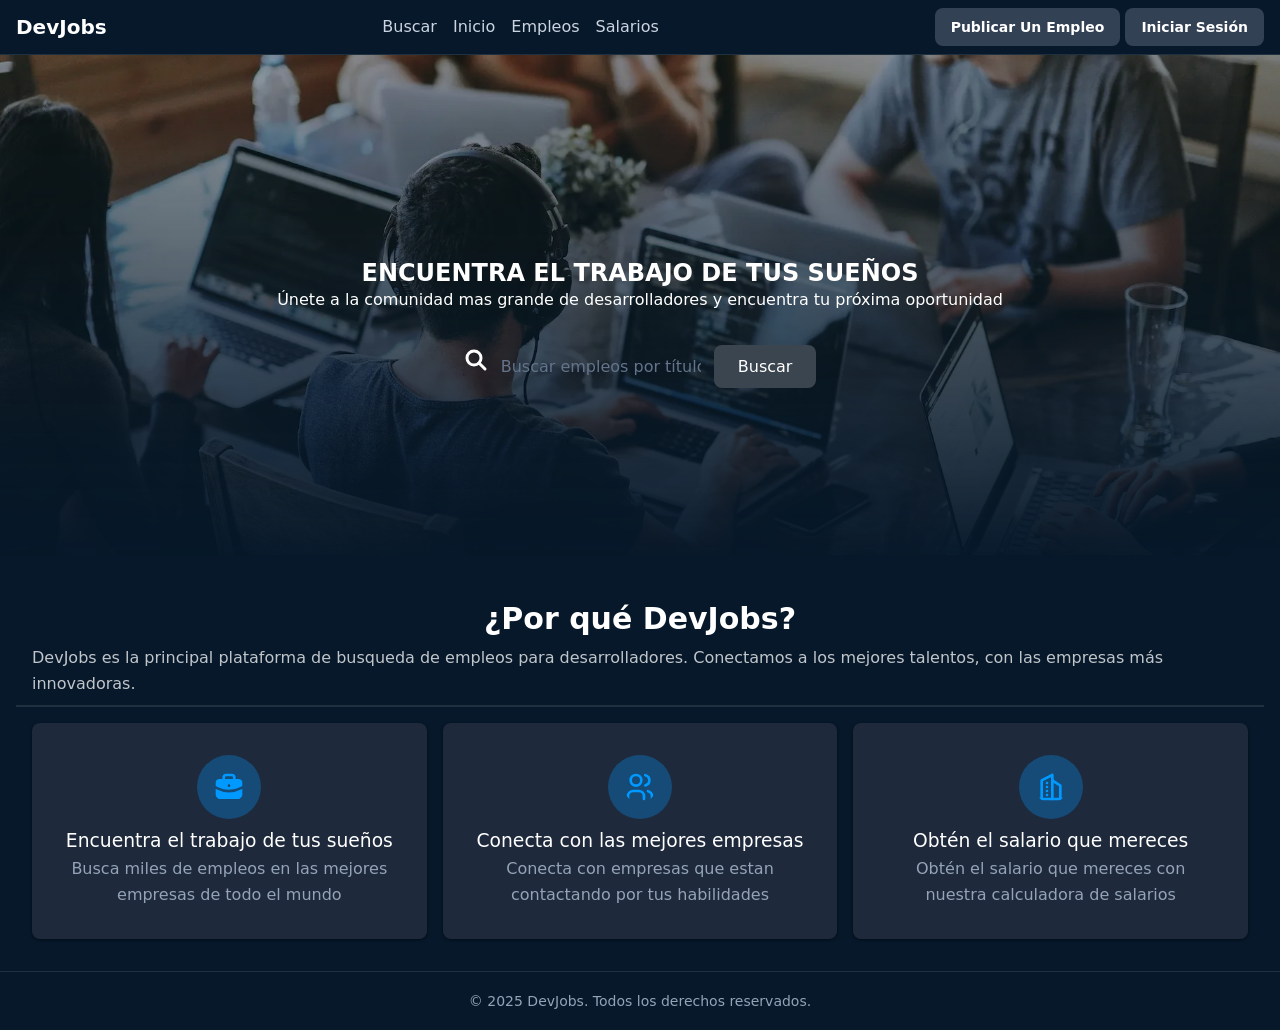
==== index.html @ 61a53493 "Primer cambio" ====
<!DOCTYPE html>

<html lang="es">
    <head> <Title>DevJobs - Inicio</Title>
        <meta charset="UTF-8" />
        <meta name="description" content="Encuentra las mejores ofertas de trabajo 
        para desarrolladores en DevJobs.">
        <link rel="stylesheet" href="./styles.css"
    </head>

<body>
<header>
    <h2>DevJobs</h2>
    <nav>
        <a href="">Buscar</a>
        <a href="">Inicio</a>
        <a href="">Empleos</a>        
        <a href="">Salarios</a>

    </nav>
    <div>
        <a href="">Publicar Un Empleo</a>
        <a href="">Iniciar Sesión</a>
    </div>
</header>
<main>
<section>
    <img src="./background.webp" width="200" />
    <h1>ENCUENTRA EL TRABAJO DE TUS SUEÑOS</h1>
    <p>Únete a la comunidad mas grande de
        desarrolladores y encuentra tu próxima
        oportunidad</p>
        <form role="search">
            <svg xmlns="http://www.w3.org/2000/svg" width="24" height="24" 
            viewBox="0 0 24 24" fill="none" stroke="currentColor" 
            stroke-width="3" stroke-linecap="round" 
            stroke-linejoin="round" class="icon icon-tabler icons-tabler-outline 
            icon-tabler-search"><path stroke="none" d="M0 0h24v24H0z" 
            fill="none"/><path d="M10 10m-7 0a7 7 0 1 0 14 0a7 7 0 1 0 -14 0" />
            <path d="M21 21l-6 -6" /></svg>
            <input type="text" placeholder="Buscar empleos por título, habilidad o empresa">
                <button type="submit">Buscar</button>
        </form>
</section>

<section> 
    <header>
        <h2>¿Por qué DevJobs?</h2>   
        <p>DevJobs es la principal plataforma de busqueda de empleos
            para desarrolladores. Conectamos a los mejores talentos,
        con las empresas más innovadoras.</p>
    </header>  

    <footer>
    <article>
        <svg xmlns="http://www.w3.org/2000/svg" width="24" height="24" 
        viewBox="0 0 24 24" fill="currentColor" 
        class="icon icon-tabler icons-tabler-filled icon-tabler-briefcase">
        <path stroke="none" d="M0 0h24v24H0z" fill="none"/>
        <path d="M22 13.478v4.522a3 3 0 0 1 -3 3h-14a3 3 0 0 1 -3 -3v-4.522l.553 
        .277a20.999 20.999 0 0 0 18.897 -.002l.55 -.275zm-8 -11.478a3 3 0 0 1 3 
        3v1h2a3 3 0 0 1 3 3v2.242l-1.447 .724a19.002 19.002 0 0 1 -16.726 .186l-.647 
        -.32l-1.18 -.59v-2.242a3 3 0 0 1 3 -3h2v-1a3 3 0 0 1 3 -3h4zm-2 8a1 1 0 0 0 
        -1 1a1 1 0 1 0 2 .01c0 -.562 -.448 -1.01 -1 -1.01zm2 -6h-4a1 1 0 0 0 -1 
        1v1h6v-1a1 1 0 0 0 -1 -1z" /></svg>
    <h3>Encuentra el trabajo de tus sueños</h3>
    <p>Busca miles de empleos en las mejores empresas de todo el mundo</p>
    </article>

    <article>
        <svg xmlns="http://www.w3.org/2000/svg" width="24" height="24" 
        viewBox="0 0 24 24" fill="none" stroke="currentColor" 
        stroke-width="2" stroke-linecap="round" stroke-linejoin="round" 
        class="icon icon-tabler icons-tabler-outline icon-tabler-users">
        <path stroke="none" d="M0 0h24v24H0z" fill="none"/><path d="M9 7m-4 0a4 4 0 1 0 8
        0a4 4 0 1 0 -8 0" /><path d="M3 21v-2a4 4 0 0 1 4 
        -4h4a4 4 0 0 1 4 4v2" /><path d="M16 3.13a4 4 0 0 1 0 7.75" />
        <path d="M21 21v-2a4 4 0 0 0 -3 -3.85" /></svg>
        <h3>Conecta con las mejores empresas</h3>
        <P>Conecta con empresas que estan contactando por tus habilidades</P>
    </article>

    <article>
        <svg xmlns="http://www.w3.org/2000/svg" width="24" height="24" 
        viewBox="0 0 24 24" fill="none" stroke="currentColor" 
        stroke-width="2" stroke-linecap="round" stroke-linejoin="round" 
        class="icon icon-tabler icons-tabler-outline icon-tabler-building-skyscraper">
        <path stroke="none" d="M0 0h24v24H0z" fill="none"/><path d="M3 21l18 0" />
        <path d="M5 21v-14l8 -4v18" /><path d="M19 21v-10l-6 -4" /><path d="M9 9l0 .01" />
        <path d="M9 12l0 .01" /><path d="M9 15l0 .01" />
            <path d="M9 18l0 .01" /></svg>
        <h3>Obtén el salario que mereces</h3>
        <p>Obtén el salario que mereces con nuestra calculadora de salarios</p>
    </article>
</footer>

</section>
</main>
<footer>
<small>&copy; 2025 DevJobs. Todos los derechos reservados.
</small>
</footer>
</body>
</html>
---- styles.css ----
* {
  margin: 0;
  padding: 0;
  box-sizing: border-box;
}




:root {
  --primary: #3b4550;
  --primary-dark: #0a3d66;
  --primary-hover: #0d5ba8;
  --primary-light: #09f;
  --background: #06182a;
  --text-primary: #ffffff;
  --text-secondary: #cbd5e1;
  --text-muted: #94a3b8;
  --border: rgba(255, 255, 255, 0.1);
  --card-bg: #1e293b;
  --shadow: rgba(0, 0, 0, 0.3);
  --input-bg: #1e293b;
  --hsla-example: hsla(210, 100%, 56%, 1);
}





@font-face {
  font-family: 'Inter Variable';
  font-style: normal;
  font-display: swap;
  font-weight: 100 900;
  src: url(https://cdn.jsdelivr.net/fontsource/fonts/inter:vf@latest/latin-wght-normal.woff2) format('woff2-variations');
  unicode-range: U+0000-00FF,U+0131,U+0152-0153,U+02BB-02BC,U+02C6,U+02DA,U+02DC,U+0304,U+0308,U+0329,U+2000-206F,U+20AC,U+2122,U+2191,U+2193,U+2212,U+2215,U+FEFF,U+FFFD;
}








body {
  font-family: system-ui;
  background-color: var(--background);
  color: var(--text-primary);
  min-height: 100vh;
  display: flex;
  flex-direction: column;
  line-height: 1.6;
}






/* Títulos principales */
h1 {
  font-size: 1.5rem;
  line-height: 1.2;
  text-wrap: balance;
  display: flex;
  align-items: center;
  gap: 0.5rem;

  svg {
    width: 2rem;
    height: 2rem;
    color: var(--primary-light);
  }
}

h1 + p {
  text-wrap: balance;
  margin-bottom: 2rem
}

/* Header */
header {
  border-bottom: 1px solid var(--border);
  background: var(--background);
  padding: .5rem 1rem;
  display: flex;
  align-items: center;
  justify-content: space-between;
  gap: 2rem;

  h2 {
    font-size: 1.25rem;
    font-weight: 700;
    color: var(--text-primary);
  }
}

/* Navegación del header a otras páginas */
nav {
  align-items: center;
  gap: 1rem;
  display: flex;

  a {
    text-decoration: none;
    color: var(--text-secondary);
    transition: color 0.2s;
    font-weight: 500;

    &:hover, &:focus {
      color: var(--primary);
      outline: none;
    }
  }
}

/* Botones del Header */
header div a {
  padding: 0.5rem 1rem;
  border-radius: 0.5rem;
  background-color: #334155;
  color: var(--text-primary);
  display: inline-block;
  font-size: 0.875rem;
  font-weight: 700;
  text-decoration: none;
  /* TODO */
}

/* Hero */
main > section:nth-child(1) {
  height: 500px;
  text-align: center;
  display: flex;
  flex-direction: column;
  justify-content: center;
  align-items: center;

  h1 {
    padding-top: 36px;
  }

  & > img {
    position: absolute;
    width: 100%;
    height: 100%;
    object-fit: cover;
    z-index: -1;
    left: 0;
    right: 0;
    mask-image: linear-gradient(to bottom, rgba(16, 25, 34, 1) 5%, rgba(16, 25, 34, 0) 80%);
  }
}

/* Formulario de Búsqueda */
form {
  max-width: 42rem;
  width: 100%;
  margin: 0 auto;
  padding-inline: 1rem;
}

form > div {
  display: flex;
  align-items: center;
  background-color: var(--input-bg);
  border-radius: 0.5rem;
  box-shadow: 0 10px 15px -3px var(--shadow);
  padding: 0.5rem;
  gap: 0.5rem;
}

form span {
  padding-left: 0.75rem;
  color: var(--text-muted);
  display: flex;
  align-items: center;
  flex-shrink: 0;
}

form input[type="text"] {
  flex: 1;
  background: transparent;
  border: none;
  outline: none;
  color: var(--text-primary);
  padding: 0.75rem 0.5rem;
  font-size: 1rem;
  font-family: inherit;
}

form input[type="text"]::placeholder {
  color: #64748b;
}

button {
  padding: 0.75rem 1.5rem;
  border-radius: 0.5rem;
  background-color: var(--primary);
  color: white;
  font-weight: 400;
  border: none;
  cursor: pointer;
  transition: all 0.2s;
  font-family: inherit;
  font-size: 1rem;
  white-space: nowrap;

  &:hover, /* pseudo-clase que significa que el ratón está encima */
  &:focus { /* pseudo-clase que significa que el elemento tiene el foco */
    background-color: var(--primary-hover);
    outline: 2px solid white;
    outline-offset: 2px;
  }

  &:active { 
    transform: scale(0.90)
  }

  &:disabled {
    opacity: .5;
    pointer-events: none;
  }
}

/* Features Section */
main > section:nth-child(2) {
  padding-inline: 1rem;
  background-color: var(--background);
  padding-top: 2rem;

  & > header {
    gap: 2px;
    flex-direction: column;

    h2 {
      margin-bottom: 0;
    }

    p {
      opacity: .75;
    }
  }

  & > div {
    max-width: 1280px;
    margin: 0 auto;
  }
}

main > section:nth-child(2) h2 {
  font-size: 1.875rem;
  font-weight: 700;
  color: var(--text-primary);
  margin-bottom: 1rem;
}

main > section:nth-child(2) > div > div:first-child > p {
  font-size: 1.125rem;
  color: var(--text-muted);
  max-width: 42rem;
  margin: 0 auto;
}

/* Grid de Features */
main > section:nth-child(2) footer {
  display: grid;
  grid-template-columns: repeat(auto-fit, minmax(280px, 1fr));
  gap: 16px
}
@media (width >= 640px){
main > section:nth-child(2) footer {
    grid-template-columns: repeat(auto-fit, minmax280px 1fr);
    gap: 16px;
}
}    



/* Feature Cards */
/* article {
  background-color: var(--card-bg);
  padding: 2rem;
  margin-bottom: 16px;
  border-radius: 0.5rem;                   
  box-shadow: 0px 1px 3px 0 var(--shadow); 

  svg {
    color: var(--primary-light);          
    background: rgba(0, 153, 255, 0.3);  
    border-radius: 9999px;               
    width: 64px;                         
    height: 64px;                        
    padding: 16px;                       
  }

  h3 {
    font-weight: 500;
  }

  p {
    color: var(--text-muted);
  }
} */

/* Footer */
footer {
  background-color: var(--background);
  border-top: 1px solid var(--border);
  text-align: center;
  padding: 16px;

  small {
    color: var(--text-muted);
    font-size: 0.875rem;
  }
}

article {
  background-color: var(--card-bg);
  padding: 2rem;
  margin-bottom: 16px;
  border-radius: 0.5rem;
  box-shadow: 0px 1px 3px 0px rgba(0, 0, 0, 0.5);

  svg {
    color: var(--primary-light);
    background: rgba(0, 153, 255, .3);
    width: 64px;
    height: 64px;
    border-radius: 100%;
    padding: 16px;
  }

  p {
    color: var(--text-muted);
  }

  h3 {
    font-weight: 500;
  }
}
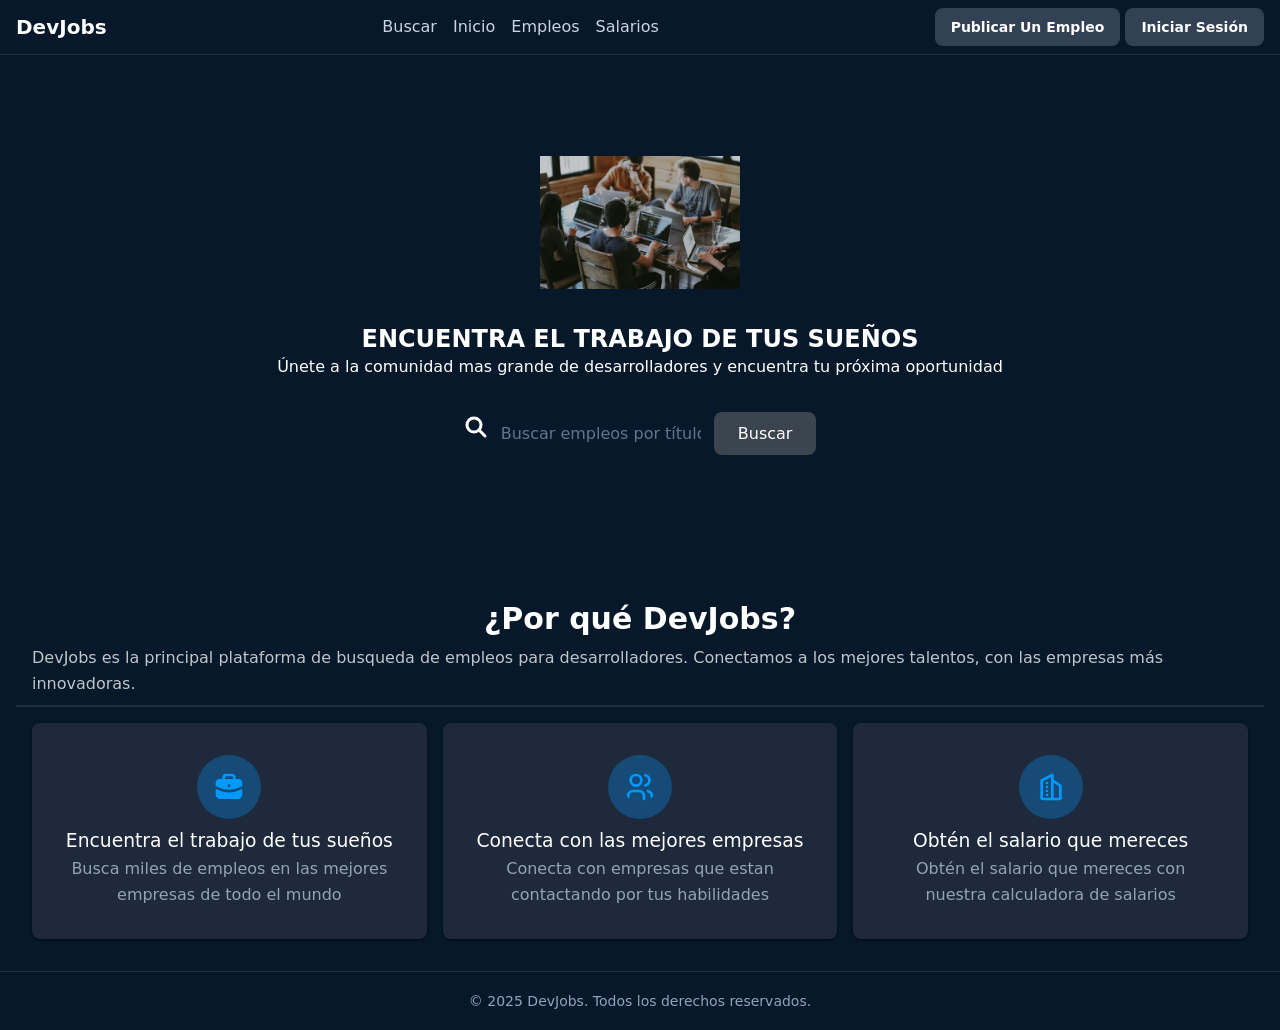
==== commit b46ea261: "Styles" ====
--- a/index.html
+++ b/index.html
@@ -4,11 +4,10 @@
     <head> <Title>DevJobs - Inicio</Title>
         <meta charset="UTF-8" />
         <meta name="description" content="Encuentra las mejores ofertas de trabajo 
-        para desarrolladores en DevJobs.">
-        <link rel="stylesheet" href="./styles.css"
+        para desarrolladores en DevJobs."> 
+        <link rel="stylesheet" href="./styles.css"/>
     </head>
-
-<body>
+    <body>
 <header>
     <h2>DevJobs</h2>
     <nav>
--- a/styles.css
+++ b/styles.css
@@ -3,9 +3,6 @@
   padding: 0;
   box-sizing: border-box;
 }
-
-
-
 
 :root {
   --primary: #3b4550;
@@ -23,25 +20,16 @@
   --hsla-example: hsla(210, 100%, 56%, 1);
 }
 
-
-
-
-
 @font-face {
   font-family: 'Inter Variable';
   font-style: normal;
   font-display: swap;
   font-weight: 100 900;
-  src: url(https://cdn.jsdelivr.net/fontsource/fonts/inter:vf@latest/latin-wght-normal.woff2) format('woff2-variations');
-  unicode-range: U+0000-00FF,U+0131,U+0152-0153,U+02BB-02BC,U+02C6,U+02DA,U+02DC,U+0304,U+0308,U+0329,U+2000-206F,U+20AC,U+2122,U+2191,U+2193,U+2212,U+2215,U+FEFF,U+FFFD;
-}
-
-
-
-
-
-
-
+  src: url(https://cdn.jsdelivr.net/fontsource/fonts/inter:vf@latest/latin-wght-normal.woff2) 
+  format('woff2-variations');
+  unicode-range: U+0000-00FF,U+0131,U+0152-0153,U+02BB-02BC,U+02C6,U+02DA,U+02DC,U+0304,
+  U+0308,U+0329,U+2000-206F,U+20AC,U+2122,U+2191,U+2193,U+2212,U+2215,U+FEFF,U+FFFD;
+}
 
 body {
   font-family: system-ui;
@@ -52,11 +40,6 @@
   flex-direction: column;
   line-height: 1.6;
 }
-
-
-
-
-
 
 /* Títulos principales */
 h1 {
@@ -141,16 +124,6 @@
     padding-top: 36px;
   }
 
-  & > img {
-    position: absolute;
-    width: 100%;
-    height: 100%;
-    object-fit: cover;
-    z-index: -1;
-    left: 0;
-    right: 0;
-    mask-image: linear-gradient(to bottom, rgba(16, 25, 34, 1) 5%, rgba(16, 25, 34, 0) 80%);
-  }
 }
 
 /* Formulario de Búsqueda */
